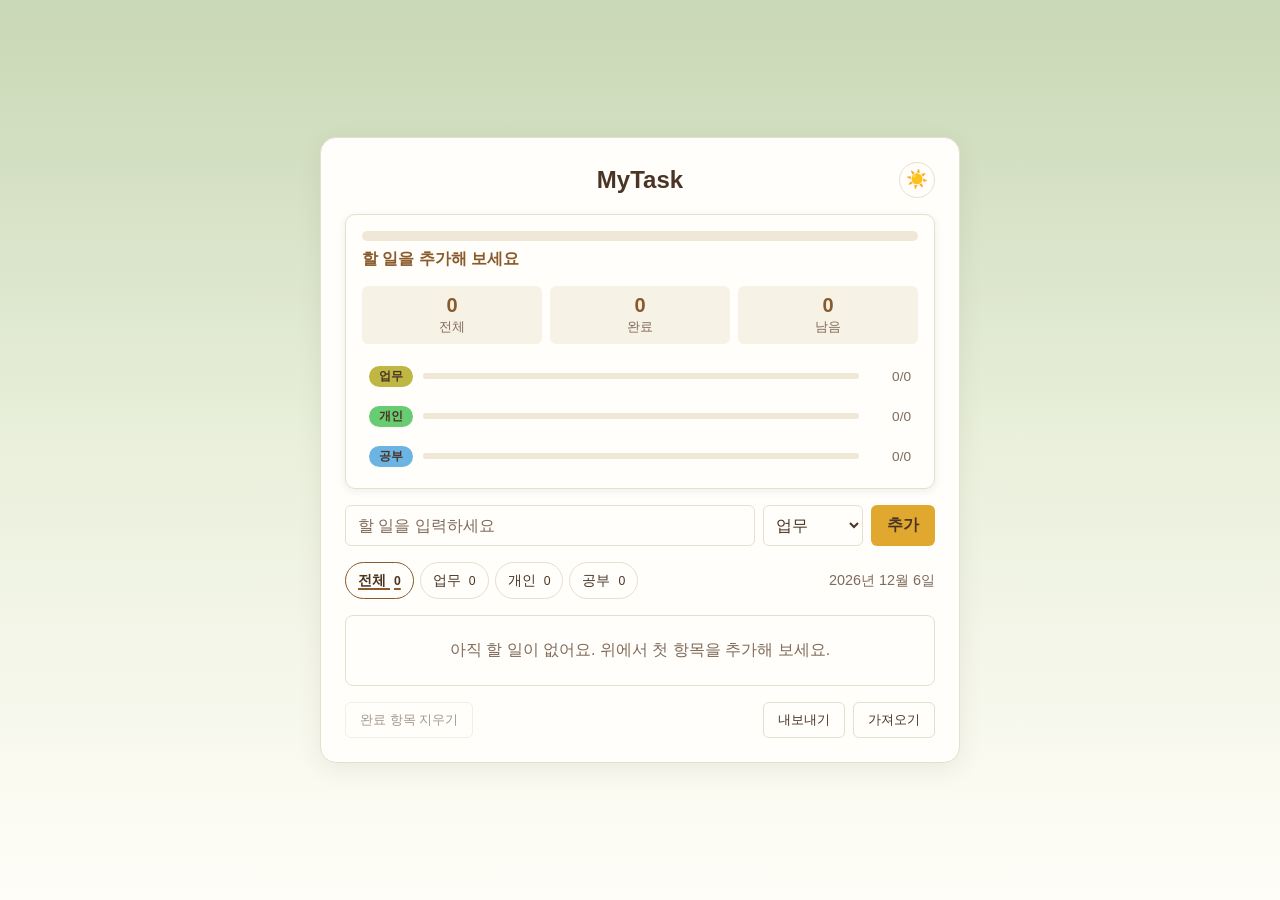
==== vibecoding2/index.html @ a9e55b67 "Add 'vibecoding2/' from commit 'a1fdd8034863dcf39e2003a1b959203b14442516' git-subtree-dir: vibecodin" ====
<!DOCTYPE html>
<html lang="ko">
<head>
  <meta charset="UTF-8">
  <meta name="viewport" content="width=device-width, initial-scale=1.0">
  <script>
    (function () {
      try {
        var raw = localStorage.getItem('todo-app:v1');
        if (raw) {
          var parsed = JSON.parse(raw);
          if (parsed && (parsed.theme === 'light' || parsed.theme === 'dark')) {
            document.documentElement.setAttribute('data-theme', parsed.theme);
          }
        }
      } catch (e) {}
    })();
  </script>
  <title>MyTask</title>
  <link rel="stylesheet" href="style.css">
</head>
<body>
  <main class="app">
    <header class="app-header">
      <div class="app-header-row">
        <h1>MyTask</h1>
        <button type="button" id="theme-toggle-btn" aria-label="테마 전환">🌙</button>
      </div>
    </header>

    <section class="dashboard" aria-label="진행률 대시보드">
      <div class="dashboard-overall">
        <div class="progress-bar" id="overall-progress-bar" role="progressbar" aria-valuemin="0" aria-valuemax="100" aria-valuenow="0" aria-label="전체 진행률">
          <div class="progress-bar-fill" id="progress-fill"></div>
        </div>
        <div class="dashboard-overall-text">
          <p id="progress-text">할 일을 추가해 보세요</p>
          <p id="progress-complete-message" hidden>오늘 할 일을 모두 끝냈어요</p>
        </div>
      </div>

      <div class="dashboard-summary">
        <div class="summary-item">
          <span class="summary-value" id="summary-total">0</span>
          <span class="summary-label">전체</span>
        </div>
        <div class="summary-item">
          <span class="summary-value" id="summary-done">0</span>
          <span class="summary-label">완료</span>
        </div>
        <div class="summary-item">
          <span class="summary-value" id="summary-left">0</span>
          <span class="summary-label">남음</span>
        </div>
      </div>

      <div class="dashboard-categories">
        <button type="button" class="category-row" data-filter="work" id="cat-row-work">
          <span class="category-row-label todo-tag todo-tag-work">업무</span>
          <span class="progress-bar progress-bar-small" role="progressbar" aria-valuemin="0" aria-valuemax="100" aria-valuenow="0" aria-label="업무 진행률">
            <span class="progress-bar-fill progress-bar-fill-work" id="cat-fill-work"></span>
          </span>
          <span class="category-row-count" id="cat-count-work">0/0</span>
        </button>
        <button type="button" class="category-row" data-filter="personal" id="cat-row-personal">
          <span class="category-row-label todo-tag todo-tag-personal">개인</span>
          <span class="progress-bar progress-bar-small" role="progressbar" aria-valuemin="0" aria-valuemax="100" aria-valuenow="0" aria-label="개인 진행률">
            <span class="progress-bar-fill progress-bar-fill-personal" id="cat-fill-personal"></span>
          </span>
          <span class="category-row-count" id="cat-count-personal">0/0</span>
        </button>
        <button type="button" class="category-row" data-filter="study" id="cat-row-study">
          <span class="category-row-label todo-tag todo-tag-study">공부</span>
          <span class="progress-bar progress-bar-small" role="progressbar" aria-valuemin="0" aria-valuemax="100" aria-valuenow="0" aria-label="공부 진행률">
            <span class="progress-bar-fill progress-bar-fill-study" id="cat-fill-study"></span>
          </span>
          <span class="category-row-count" id="cat-count-study">0/0</span>
        </button>
      </div>
    </section>

    <section class="input-row" aria-label="할 일 추가">
      <input
        type="text"
        id="todo-input"
        maxlength="100"
        placeholder="할 일을 입력하세요"
        aria-label="할 일 내용">
      <select id="category-select" aria-label="카테고리 선택">
        <option value="work">업무</option>
        <option value="personal">개인</option>
        <option value="study">공부</option>
      </select>
      <button type="button" id="add-btn">추가</button>
    </section>

    <div class="tabs-row">
      <nav class="tabs" aria-label="카테고리 탭">
        <button type="button" class="tab-btn active" data-filter="all">전체 <span class="tab-count" id="count-all">0</span></button>
        <button type="button" class="tab-btn" data-filter="work">업무 <span class="tab-count" id="count-work">0</span></button>
        <button type="button" class="tab-btn" data-filter="personal">개인 <span class="tab-count" id="count-personal">0</span></button>
        <button type="button" class="tab-btn" data-filter="study">공부 <span class="tab-count" id="count-study">0</span></button>
      </nav>
      <p id="today-date" class="today-date"></p>
    </div>

    <ul class="todo-list" id="todo-list" aria-label="할 일 목록"></ul>

    <div class="list-footer">
      <button type="button" id="clear-completed-btn">완료 항목 지우기</button>

      <nav class="pager pager-hidden" id="pager" aria-label="목록 페이지">
        <button type="button" class="pager-btn" id="page-prev" aria-label="이전 페이지">‹</button>
        <span class="pager-indicator" id="page-indicator" aria-live="polite">1 / 1</span>
        <button type="button" class="pager-btn" id="page-next" aria-label="다음 페이지">›</button>
      </nav>

      <div class="io-row">
        <button type="button" id="export-btn">내보내기</button>
        <button type="button" id="import-btn">가져오기</button>
        <input type="file" id="import-file-input" accept="application/json,.json" hidden>
      </div>
    </div>
  </main>

  <div class="undo-toast" id="undo-toast" hidden>
    <span>삭제됨</span>
    <span aria-hidden="true">·</span>
    <button type="button" id="undo-btn">되돌리기</button>
  </div>

  <script src="app.js"></script>
</body>
</html>
---- vibecoding2/style.css ----
/* =========================================================
   색상 변수: 이 파일의 모든 색은 여기서만 정의한다.
   분위기: 햇볕 드는 창가의 식물과 나무 책상
   ========================================================= */
:root {
  /* 페이지 배경 그라데이션 (위 → 아래). --bg는 맨 아래 색이자 그라데이션을 못 그릴 때의 바탕색 */
  --bg-top: #C9D8B6;
  --bg-mid: #EAF0DC;
  --bg: #FFFDF7;

  /* 카드와 표면 */
  --surface: #FFFEFA;
  --surface-soft: #F7F2E6;
  --border: #E6DFCF;

  /* 글자 */
  --text: #4A3426;
  --muted: #806A5A;
  --done: #B5A596;

  /* 포인트: 꿀색 노랑(배경·채움 전용)과 갈색 */
  --accent: #E0A82E;
  --accent-hover: #C98F1E;
  --on-accent: #4A3426;
  --on-accent-hover: #3F2C20;
  --accent-strong: #8A5A2B;
  --focus: #B8791F;
  --track: #EFE8D6;

  /* 카테고리: 올리브·잎사귀 초록·하늘색. --on-*은 그 색으로 채운 꼬리표 위의 글자색 */
  --work: #BFB743;
  --personal: #68CC72;
  --study: #6CB4E4;
  --on-work: #4A3426;
  --on-personal: #4A3426;
  --on-study: #4A3426;

  /* 그림자 */
  --shadow: rgba(74, 52, 38, 0.08);
  --shadow-strong: rgba(74, 52, 38, 0.25);
}

/* 운영체제가 다크 모드이고 사용자가 밝은 테마를 직접 고르지 않았을 때 */
@media (prefers-color-scheme: dark) {
  :root:not([data-theme="light"]) {
    --bg-top: #26301F;
    --bg-mid: #20251A;
    --bg: #1B1A16;
    --surface: #2A2A22;
    --surface-soft: #222219;
    --border: #3A382E;
    --text: #F0E6D8;
    --muted: #B3A592;
    --done: #857A6A;
    --accent: #E8B84A;
    --accent-hover: #F2C766;
    --on-accent: #2A2A22;
    --on-accent-hover: #2A2A22;
    --accent-strong: #D9B98A;
    --focus: #E8B84A;
    --track: #3A382E;
    --work: #BFB743;
    --personal: #68CC72;
    --study: #6CB4E4;
    --on-work: #1B1A16;
    --on-personal: #1B1A16;
    --on-study: #1B1A16;
    --shadow: rgba(15, 12, 8, 0.3);
    --shadow-strong: rgba(15, 12, 8, 0.5);
  }
}

/* 사용자가 테마 버튼으로 다크 모드를 직접 골랐을 때 */
:root[data-theme="dark"] {
  --bg-top: #26301F;
  --bg-mid: #20251A;
  --bg: #1B1A16;
  --surface: #2A2A22;
  --surface-soft: #222219;
  --border: #3A382E;
  --text: #F0E6D8;
  --muted: #B3A592;
  --done: #857A6A;
  --accent: #E8B84A;
  --accent-hover: #F2C766;
  --on-accent: #2A2A22;
  --on-accent-hover: #2A2A22;
  --accent-strong: #D9B98A;
  --focus: #E8B84A;
  --track: #3A382E;
  --work: #BFB743;
  --personal: #68CC72;
  --study: #6CB4E4;
  --on-work: #1B1A16;
  --on-personal: #1B1A16;
  --on-study: #1B1A16;
  --shadow: rgba(15, 12, 8, 0.3);
  --shadow-strong: rgba(15, 12, 8, 0.5);
}

* {
  box-sizing: border-box;
}

/* 포커스 테두리 안쪽에 카드색 띠를 둘러, 그라데이션 위에서도 테두리가 또렷하게 보이게 한다. */
button:focus-visible,
input:focus-visible,
select:focus-visible {
  outline: 2px solid var(--focus);
  outline-offset: 2px;
  box-shadow: 0 0 0 2px var(--surface);
}

/* 브라우저 기본값 대신 테마 색을 따르게 한다. */
button,
input,
select {
  color: var(--text);
  font-family: inherit;
}

input[type="text"],
select {
  background: var(--surface);
}

input[type="checkbox"] {
  accent-color: var(--accent-strong);
}

html,
body {
  width: 100%;
  overflow-x: hidden;
}

/* 세로 그라데이션은 화면 높이 기준으로 고정해서 스크롤해도 끊기거나 반복되지 않는다.
   중간 지점에서 꺾이는 경계가 띠처럼 보이지 않도록 사이사이에 섞은 색을 넣어 완만하게 잇는다. */
body {
  margin: 0;
  min-height: 100vh;
  padding: 24px 12px;
  font-family: -apple-system, 'Segoe UI', Roboto, 'Apple SD Gothic Neo', 'Malgun Gothic', sans-serif;
  color: var(--text);
  background-color: var(--bg);
  background-image: linear-gradient(
    to bottom,
    var(--bg-top) 0%,
    color-mix(in srgb, var(--bg-top) 72%, var(--bg-mid)) 16%,
    color-mix(in srgb, var(--bg-top) 38%, var(--bg-mid)) 32%,
    var(--bg-mid) 50%,
    color-mix(in srgb, var(--bg-mid) 62%, var(--bg)) 68%,
    color-mix(in srgb, var(--bg-mid) 28%, var(--bg)) 84%,
    var(--bg) 100%
  );
  background-attachment: fixed;
  background-repeat: no-repeat;
  display: flex;
  justify-content: center;
  align-items: center;
}

/* 제목부터 내보내기·가져오기까지 전부 담는 큰 카드. 그 바깥은 배경 그라데이션이 보인다. */
.app {
  width: 100%;
  max-width: 640px;
  display: flex;
  flex-direction: column;
  gap: 16px;
  padding: 24px;
  background: var(--surface);
  border: 1px solid var(--border);
  border-radius: 16px;
  box-shadow: 0 6px 24px var(--shadow);
  /* 항목 수가 바뀌어 가운데 위치가 달라질 때 app.js가 이 전환으로 카드를 미끄러뜨린다. */
  transition: transform 0.35s ease;
}

@media (max-width: 420px) {
  .app {
    padding: 16px 12px;
    border-radius: 12px;
  }
}

/* 1. 제목: 가운데 정렬, 테마 버튼은 오른쪽 끝.
   양옆 칸을 같은 폭(1fr)으로 두어 버튼이 있어도 제목이 정확히 가운데에 온다. */
.app-header-row {
  display: grid;
  grid-template-columns: 1fr auto 1fr;
  align-items: center;
  gap: 8px;
}

.app-header h1 {
  grid-column: 2;
  margin: 0;
  font-size: 1.5rem;
  font-weight: 700;
  text-align: center;
  color: var(--text);
}

#theme-toggle-btn {
  grid-column: 3;
  justify-self: end;
  width: 36px;
  height: 36px;
  border: 1px solid var(--border);
  border-radius: 999px;
  background: var(--surface);
  font-size: 1.1rem;
  line-height: 1;
  cursor: pointer;
}

/* 2. 진행률 대시보드 */
.dashboard {
  background: var(--surface);
  border: 1px solid var(--border);
  border-radius: 10px;
  box-shadow: 0 2px 8px var(--shadow);
  padding: 16px;
  display: flex;
  flex-direction: column;
  gap: 16px;
}

/* 2-1. 전체 진행률 */
.dashboard-overall {
  display: flex;
  flex-direction: column;
  gap: 8px;
}

/* 트랙(바깥 틀): 둥근 모서리는 여기에만 두고 overflow: hidden으로 안쪽을 잘라 낸다.
   container-type은 안쪽 그라데이션 크기를 트랙 전체 너비(cqw)에 맞추기 위한 것이다. */
.progress-bar {
  width: 100%;
  height: 10px;
  background: var(--track);
  border-radius: 999px;
  overflow: hidden;
  container-type: inline-size;
}

/* 채운 부분: 모서리를 둥글게 하지 않는다. 그라데이션은 트랙 전체 너비(100cqw)를 기준으로
   깔아서 진행률이 바뀌어도 색의 위치가 움직이지 않는다. 왼쪽 끝 색은 트랙 색에 섞어
   빈 부분과 같은 계열에서 출발하고, 오른쪽으로 갈수록 --fill이 진해진다.
   끝의 짧은 구간은 같은 그라데이션을 마스크로만 투명하게 흐려서, 색이 끊기지 않은 채
   빈 부분으로 부드럽게 이어진다. (마스크는 불투명도만 쓰므로 색 자체는 의미가 없다) */
.progress-bar-fill {
  --fill: var(--accent);
  display: block;
  height: 100%;
  width: 0%;
  background-image: linear-gradient(to right, color-mix(in srgb, var(--fill) 40%, var(--track)), var(--fill));
  background-size: 100cqw 100%;
  background-repeat: no-repeat;
  -webkit-mask-image: linear-gradient(to right, var(--text) calc(100% - 14px), transparent);
  mask-image: linear-gradient(to right, var(--text) calc(100% - 14px), transparent);
  transition: width 0.4s ease;
}

/* 100%일 때는 오른쪽 끝까지 꽉 채워야 하므로 흐림을 없앤다. */
.progress-bar[aria-valuenow="100"] .progress-bar-fill {
  -webkit-mask-image: none;
  mask-image: none;
}

.dashboard-overall-text {
  display: flex;
  flex-wrap: wrap;
  align-items: baseline;
  gap: 8px;
}

#progress-text {
  margin: 0;
  font-weight: 700;
  color: var(--accent-strong);
}

#progress-complete-message {
  margin: 0;
  font-weight: 600;
  color: var(--accent-strong);
}

#progress-complete-message[hidden] {
  display: none;
}

/* 2-2. 요약 숫자 */
.dashboard-summary {
  display: flex;
  gap: 8px;
}

.summary-item {
  flex: 1;
  display: flex;
  flex-direction: column;
  align-items: center;
  gap: 2px;
  padding: 8px 4px;
  background: var(--surface-soft);
  border-radius: 6px;
}

.summary-value {
  font-size: 1.25rem;
  font-weight: 700;
  color: var(--accent-strong);
}

.summary-label {
  font-size: 0.8rem;
  color: var(--muted);
}

/* 2-3. 카테고리별 진행률 */
.dashboard-categories {
  display: flex;
  flex-direction: column;
  gap: 8px;
}

.category-row {
  display: flex;
  align-items: center;
  gap: 10px;
  width: 100%;
  min-height: 32px;
  padding: 4px 6px;
  border: 1px solid transparent;
  border-radius: 6px;
  background: none;
  font: inherit;
  text-align: left;
  cursor: pointer;
}

.category-row.active {
  border-color: var(--border);
  background: var(--surface-soft);
}

.category-row-label {
  flex-shrink: 0;
  width: 44px;
  text-align: center;
}

.category-row.active .category-row-label {
  font-weight: 700;
}

.progress-bar-small {
  flex: 1 1 auto;
  height: 6px;
}

.progress-bar-fill-work {
  --fill: var(--work);
}

.progress-bar-fill-personal {
  --fill: var(--personal);
}

.progress-bar-fill-study {
  --fill: var(--study);
}

.category-row-count {
  flex-shrink: 0;
  min-width: 42px;
  text-align: right;
  font-size: 0.85rem;
  color: var(--muted);
}

.category-row.active .category-row-count {
  font-weight: 700;
  color: var(--text);
}

/* 3. 입력 줄 */
.input-row {
  display: flex;
  flex-wrap: wrap;
  gap: 8px;
}

#todo-input {
  flex: 1 1 200px;
  min-width: 0;
  padding: 10px 12px;
  border: 1px solid var(--border);
  border-radius: 6px;
  font-size: 1rem;
}

#todo-input::placeholder {
  color: var(--muted);
}

#category-select {
  flex: 0 1 100px;
  padding: 10px 8px;
  border: 1px solid var(--border);
  border-radius: 6px;
  font-size: 1rem;
}

#add-btn {
  flex: 0 0 auto;
  padding: 10px 16px;
  border: none;
  border-radius: 6px;
  background: var(--accent);
  color: var(--on-accent);
  font-size: 1rem;
  font-weight: 700;
  cursor: pointer;
}

#add-btn:hover {
  background: var(--accent-hover);
  color: var(--on-accent-hover);
}

/* 360px 안팎에서는 입력창이 한 줄을 전부 쓰고, 카테고리 선택+추가 버튼이
   그 아래 한 줄로 자연스럽게 접힌다. */
@media (max-width: 420px) {
  #todo-input {
    flex: 1 1 100%;
  }
}

/* 4. 탭과 오늘 날짜: 탭은 왼쪽, 날짜는 오른쪽. 좁은 화면에서는 날짜가 아래 줄로 내려간다. */
.tabs-row {
  display: flex;
  flex-wrap: wrap;
  align-items: center;
  justify-content: space-between;
  gap: 8px;
}

.today-date {
  margin: 0 0 0 auto;
  color: var(--muted);
  font-size: 0.9rem;
  white-space: nowrap;
}

.tabs {
  display: flex;
  flex-wrap: wrap;
  gap: 6px;
}

.tab-btn {
  padding: 8px 12px;
  border: 1px solid var(--border);
  border-radius: 999px;
  background: var(--surface);
  color: var(--text);
  cursor: pointer;
  font-size: 0.9rem;
}

.tab-btn:hover {
  background: var(--surface-soft);
}

.tab-btn.active {
  font-weight: 700;
  text-decoration: underline;
  text-decoration-thickness: 2px;
  text-underline-offset: 3px;
  text-decoration-color: var(--accent-strong);
  color: var(--text);
  border-color: var(--accent-strong);
}

.tab-count {
  margin-left: 4px;
  font-size: 0.85em;
}

/* 5. 할 일 목록 */
.todo-list {
  list-style: none;
  margin: 0;
  padding: 0;
  display: flex;
  flex-direction: column;
  gap: 8px;
}

.todo-item {
  display: flex;
  align-items: center;
  gap: 8px;
  min-height: 44px;
  background: var(--surface);
  border: 1px solid var(--border);
  border-radius: 8px;
  box-shadow: 0 1px 3px var(--shadow);
  padding: 10px 12px;
}

.todo-item.done .todo-text {
  text-decoration: line-through;
  color: var(--done);
}

/* 좁은 화면에서는 내용이 한 줄을 넓게 쓰고, 꼬리표와 버튼은 다음 줄 오른쪽으로 내려간다. */
@media (max-width: 520px) {
  .todo-item {
    flex-wrap: wrap;
  }

  .todo-item .todo-text {
    flex: 1 0 calc(100% - 60px);
  }

  .todo-item .todo-tag {
    margin-left: auto;
  }
}

.todo-item[draggable="true"] {
  cursor: grab;
}

.todo-item.dragging {
  opacity: 0.5;
}

.todo-item.drop-before {
  box-shadow: 0 -3px 0 var(--accent-strong);
}

.todo-item.drop-after {
  box-shadow: 0 3px 0 var(--accent-strong);
}

.todo-drag-handle {
  flex-shrink: 0;
  color: var(--muted);
  font-size: 0.9rem;
  line-height: 1;
}

.todo-checkbox {
  flex-shrink: 0;
  width: 18px;
  height: 18px;
}

.todo-text {
  flex: 1 1 auto;
  min-width: 0;
  overflow-wrap: break-word;
}

/* 꼬리표: 카테고리 색으로 채우고 글자는 --on-* 색을 쓴다. */
.todo-tag {
  flex-shrink: 0;
  font-size: 0.75rem;
  font-weight: 600;
  padding: 2px 8px;
  border-radius: 999px;
  white-space: nowrap;
}

.todo-tag-work {
  background: var(--work);
  color: var(--on-work);
}

.todo-tag-personal {
  background: var(--personal);
  color: var(--on-personal);
}

.todo-tag-study {
  background: var(--study);
  color: var(--on-study);
}

/* 항목 안의 버튼: 고동색 글자에 테두리만 있는 조용한 모양 */
.todo-edit-btn,
.todo-delete-btn {
  flex-shrink: 0;
  border: 1px solid var(--border);
  border-radius: 4px;
  background: transparent;
  color: var(--text);
  cursor: pointer;
  font-size: 0.85rem;
  padding: 3px 6px;
}

.todo-edit-btn:hover,
.todo-delete-btn:hover {
  background: var(--surface-soft);
  border-color: var(--muted);
}


.todo-edit-input {
  flex: 1 1 auto;
  min-width: 0;
  padding: 6px 8px;
  border: 1px solid var(--accent-strong);
  border-radius: 4px;
  font-size: 1rem;
}

.todo-edit-category {
  flex-shrink: 0;
  padding: 6px 8px;
  border: 1px solid var(--accent-strong);
  border-radius: 4px;
  font-size: 0.9rem;
}

/* 페이지 넘김 */
.pager {
  display: flex;
  align-items: center;
  justify-content: center;
  gap: 12px;
}

/* 한 페이지뿐일 때는 감추되 자리는 남겨 카드 높이가 흔들리지 않게 한다. */
.pager-hidden {
  visibility: hidden;
}

.pager-btn {
  width: 36px;
  height: 36px;
  border: 1px solid var(--border);
  border-radius: 999px;
  background: var(--surface);
  font-size: 1.3rem;
  line-height: 1;
  cursor: pointer;
}

.pager-btn:hover:not(:disabled),
.pager-btn.drag-hover {
  background: var(--surface-soft);
  border-color: var(--accent-strong);
}

.pager-btn:disabled {
  opacity: 0.35;
  cursor: not-allowed;
}

.pager-indicator {
  min-width: 48px;
  text-align: center;
  font-size: 0.9rem;
  color: var(--muted);
}

.todo-list.slide-from-right {
  animation: slide-from-right 0.3s ease;
}

.todo-list.slide-from-left {
  animation: slide-from-left 0.3s ease;
}

@keyframes slide-from-right {
  from {
    opacity: 0;
    transform: translateX(40px);
  }
  to {
    opacity: 1;
    transform: none;
  }
}

@keyframes slide-from-left {
  from {
    opacity: 0;
    transform: translateX(-40px);
  }
  to {
    opacity: 1;
    transform: none;
  }
}

@media (prefers-reduced-motion: reduce) {
  .app,
  .progress-bar-fill {
    transition: none;
  }
}

.empty-message {
  list-style: none;
  text-align: center;
  color: var(--muted);
  padding: 24px 12px;
  background: var(--surface);
  border: 1px solid var(--border);
  border-radius: 8px;
}

/* 6. 완료 항목 지우기, 내보내기, 가져오기: 조용한 모양 */
#clear-completed-btn,
#export-btn,
#import-btn {
  padding: 8px 14px;
  border: 1px solid var(--border);
  border-radius: 6px;
  background: var(--surface);
  color: var(--text);
  cursor: pointer;
}

/* 목록 아래 한 줄: 왼쪽 완료 항목 지우기 · 가운데 페이지 넘김 · 오른쪽 내보내기/가져오기.
   양옆 칸을 같은 폭으로 두어 페이지 넘김이 정확히 가운데에 온다. */
.list-footer {
  display: grid;
  grid-template-columns: 1fr auto 1fr;
  align-items: center;
  gap: 8px;
}

#clear-completed-btn {
  justify-self: start;
}

.list-footer .io-row {
  justify-self: end;
}

/* 좁은 화면에서는 페이지 넘김을 맨 위 한 줄로 두고, 나머지 버튼은 그 아래 양 끝에 둔다. */
@media (max-width: 520px) {
  .list-footer {
    grid-template-columns: 1fr 1fr;
  }

  .list-footer .pager {
    grid-column: 1 / -1;
    grid-row: 1;
  }
}

#clear-completed-btn:hover:not(:disabled),
#export-btn:hover,
#import-btn:hover,
#theme-toggle-btn:hover {
  background: var(--surface-soft);
  border-color: var(--muted);
}

#clear-completed-btn:disabled {
  opacity: 0.5;
  cursor: not-allowed;
}

.io-row {
  display: flex;
  gap: 8px;
}

/* 삭제 되돌리기 알림 */
.undo-toast {
  position: fixed;
  left: 50%;
  bottom: 20px;
  transform: translateX(-50%);
  display: flex;
  align-items: center;
  gap: 10px;
  background: var(--text);
  color: var(--surface);
  padding: 10px 16px;
  border-radius: 8px;
  box-shadow: 0 4px 12px var(--shadow-strong);
  max-width: calc(100% - 24px);
}

.undo-toast[hidden] {
  display: none;
}

#undo-btn {
  border: none;
  background: transparent;
  color: var(--surface);
  text-decoration: underline;
  font-weight: 700;
  cursor: pointer;
  padding: 0;
  font-size: 0.9rem;
}
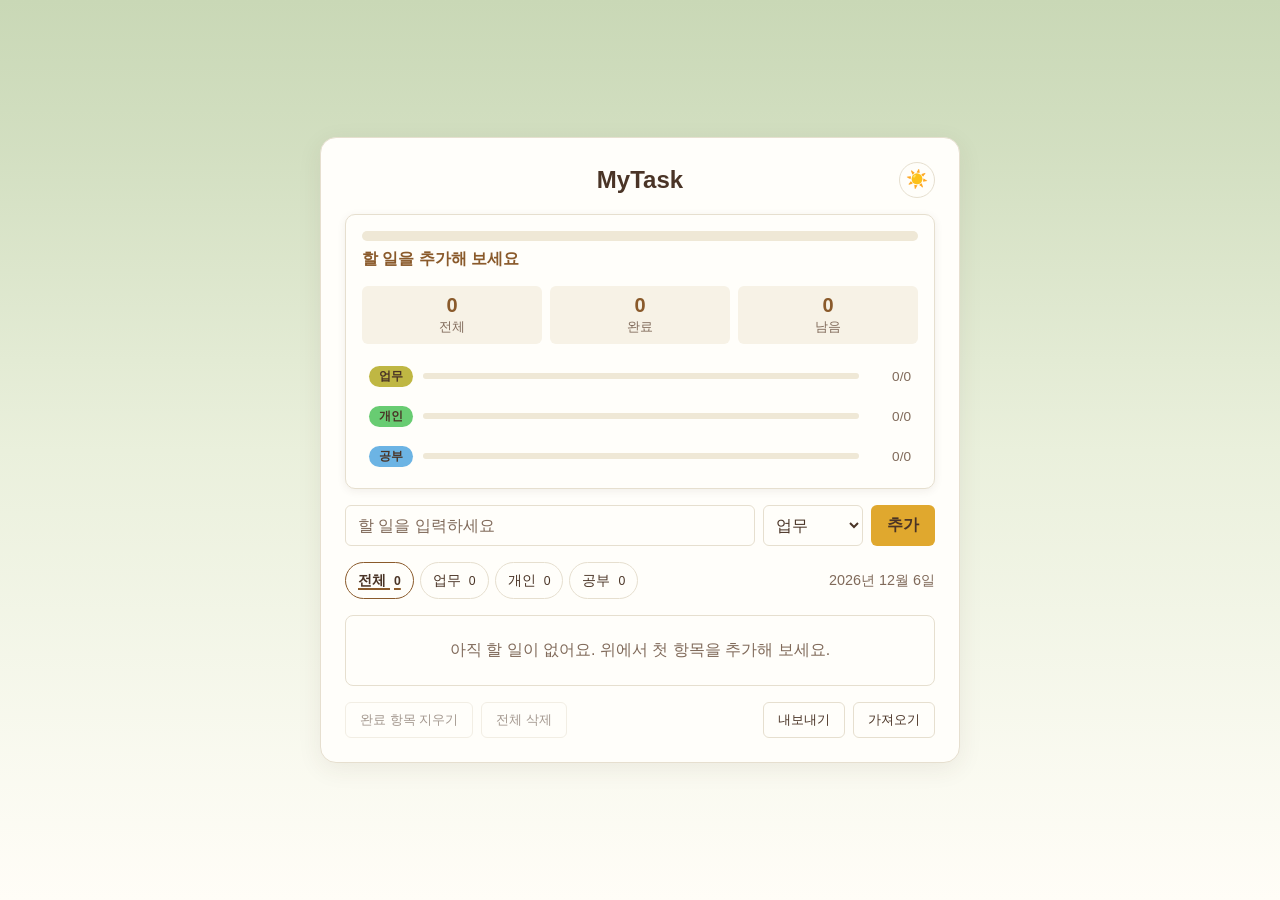
==== commit ccec598d: "키워드 자동 카테고리 분류와 전체 삭제 기능 추가 - 전체 탭에서 할 일을 입력하면 내용 속 키워드를 보고 카테고리 선택을   자동으로 맞춘다. 직접 고른 값은 덮어쓰지 않고, 카" ====
--- a/vibecoding2/index.html
+++ b/vibecoding2/index.html
@@ -107,7 +107,10 @@
     <ul class="todo-list" id="todo-list" aria-label="할 일 목록"></ul>
 
     <div class="list-footer">
-      <button type="button" id="clear-completed-btn">완료 항목 지우기</button>
+      <div class="clear-row">
+        <button type="button" id="clear-completed-btn">완료 항목 지우기</button>
+        <button type="button" id="clear-all-btn">전체 삭제</button>
+      </div>
 
       <nav class="pager pager-hidden" id="pager" aria-label="목록 페이지">
         <button type="button" class="pager-btn" id="page-prev" aria-label="이전 페이지">‹</button>
--- a/vibecoding2/style.css
+++ b/vibecoding2/style.css
@@ -414,6 +414,12 @@
   font-size: 1rem;
 }
 
+/* 입력 내용을 보고 카테고리를 자동으로 골랐을 때 */
+#category-select.auto-picked {
+  border-color: var(--accent-strong);
+  box-shadow: 0 0 0 1px var(--accent-strong);
+}
+
 #add-btn {
   flex: 0 0 auto;
   padding: 10px 16px;
@@ -720,6 +726,7 @@
 
 /* 6. 완료 항목 지우기, 내보내기, 가져오기: 조용한 모양 */
 #clear-completed-btn,
+#clear-all-btn,
 #export-btn,
 #import-btn {
   padding: 8px 14px;
@@ -739,8 +746,11 @@
   gap: 8px;
 }
 
-#clear-completed-btn {
+.list-footer .clear-row {
   justify-self: start;
+  display: flex;
+  gap: 8px;
+  white-space: nowrap;
 }
 
 .list-footer .io-row {
@@ -757,9 +767,19 @@
     grid-column: 1 / -1;
     grid-row: 1;
   }
+
+  /* 지우기 버튼 두 개는 한 줄을 다 쓰고, 내보내기·가져오기는 그 아래 오른쪽에 둔다. */
+  .list-footer .clear-row {
+    grid-column: 1 / -1;
+  }
+
+  .list-footer .io-row {
+    grid-column: 1 / -1;
+  }
 }
 
 #clear-completed-btn:hover:not(:disabled),
+#clear-all-btn:hover:not(:disabled),
 #export-btn:hover,
 #import-btn:hover,
 #theme-toggle-btn:hover {
@@ -767,7 +787,8 @@
   border-color: var(--muted);
 }
 
-#clear-completed-btn:disabled {
+#clear-completed-btn:disabled,
+#clear-all-btn:disabled {
   opacity: 0.5;
   cursor: not-allowed;
 }
